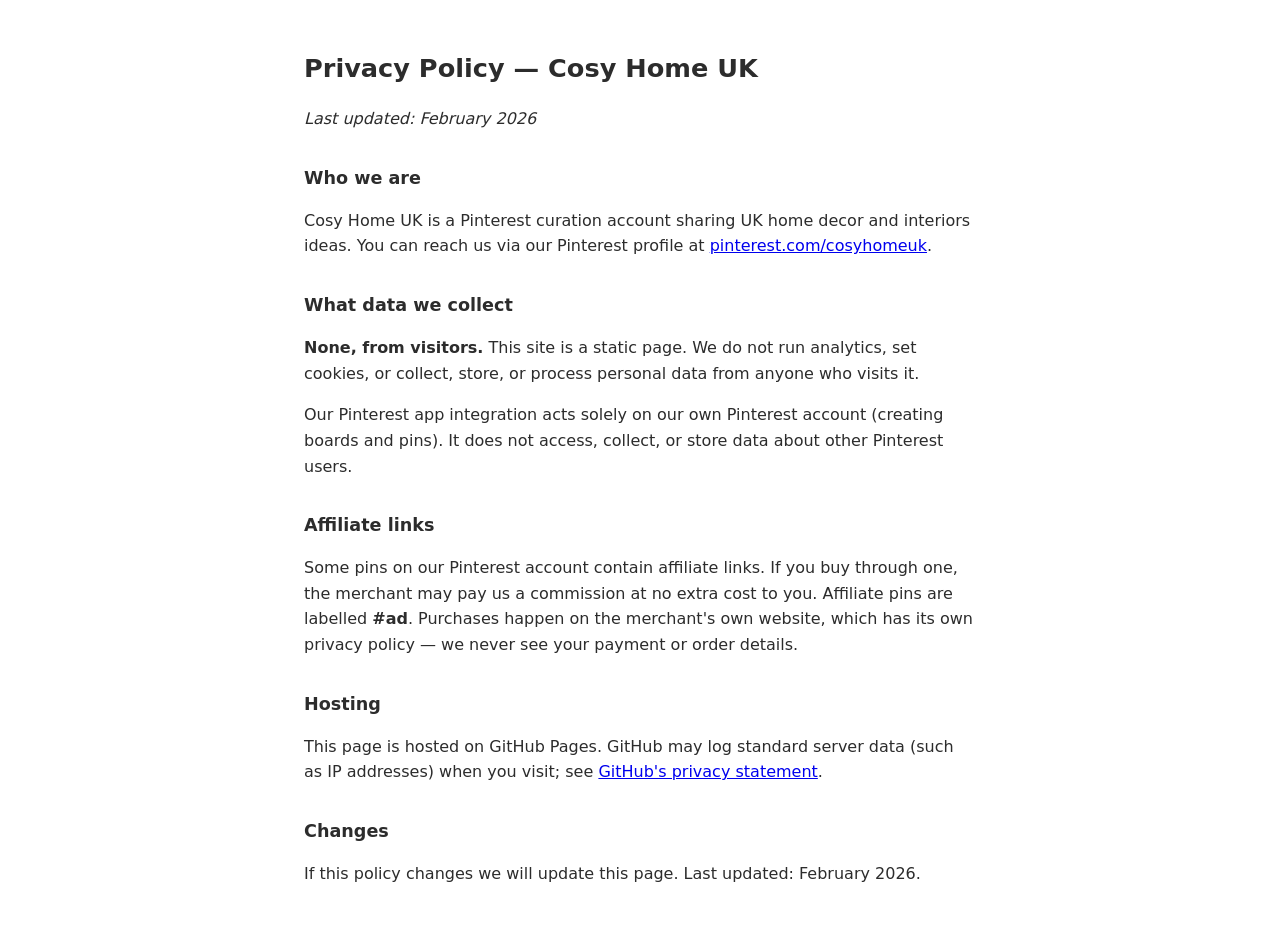
==== index.html @ 786b5a0f "Privacy policy page" ====
<!doctype html>
<html lang="en-GB">
<head>
  <meta charset="utf-8">
  <meta name="viewport" content="width=device-width, initial-scale=1">
  <title>Privacy Policy — Cosy Home UK</title>
  <style>
    body { font-family: system-ui, sans-serif; max-width: 42rem; margin: 3rem auto; padding: 0 1rem; line-height: 1.6; color: #2c2c2c; }
    h1 { font-size: 1.6rem; } h2 { font-size: 1.1rem; margin-top: 2rem; }
  </style>
</head>
<body>
  <h1>Privacy Policy — Cosy Home UK</h1>
  <p><em>Last updated: February 2026</em></p>

  <h2>Who we are</h2>
  <p>Cosy Home UK is a Pinterest curation account sharing UK home decor and interiors ideas.
  You can reach us via our Pinterest profile at
  <a href="https://www.pinterest.com/cosyhomeuk/">pinterest.com/cosyhomeuk</a>.</p>

  <h2>What data we collect</h2>
  <p><strong>None, from visitors.</strong> This site is a static page. We do not run analytics,
  set cookies, or collect, store, or process personal data from anyone who visits it.</p>
  <p>Our Pinterest app integration acts solely on our own Pinterest account
  (creating boards and pins). It does not access, collect, or store data about other
  Pinterest users.</p>

  <h2>Affiliate links</h2>
  <p>Some pins on our Pinterest account contain affiliate links. If you buy through one, the
  merchant may pay us a commission at no extra cost to you. Affiliate pins are labelled
  <strong>#ad</strong>. Purchases happen on the merchant's own website, which has its own
  privacy policy — we never see your payment or order details.</p>

  <h2>Hosting</h2>
  <p>This page is hosted on GitHub Pages. GitHub may log standard server data (such as IP
  addresses) when you visit; see
  <a href="https://docs.github.com/en/site-policy/privacy-policies/github-general-privacy-statement">GitHub's privacy statement</a>.</p>

  <h2>Changes</h2>
  <p>If this policy changes we will update this page. Last updated: February 2026.</p>
</body>
</html>
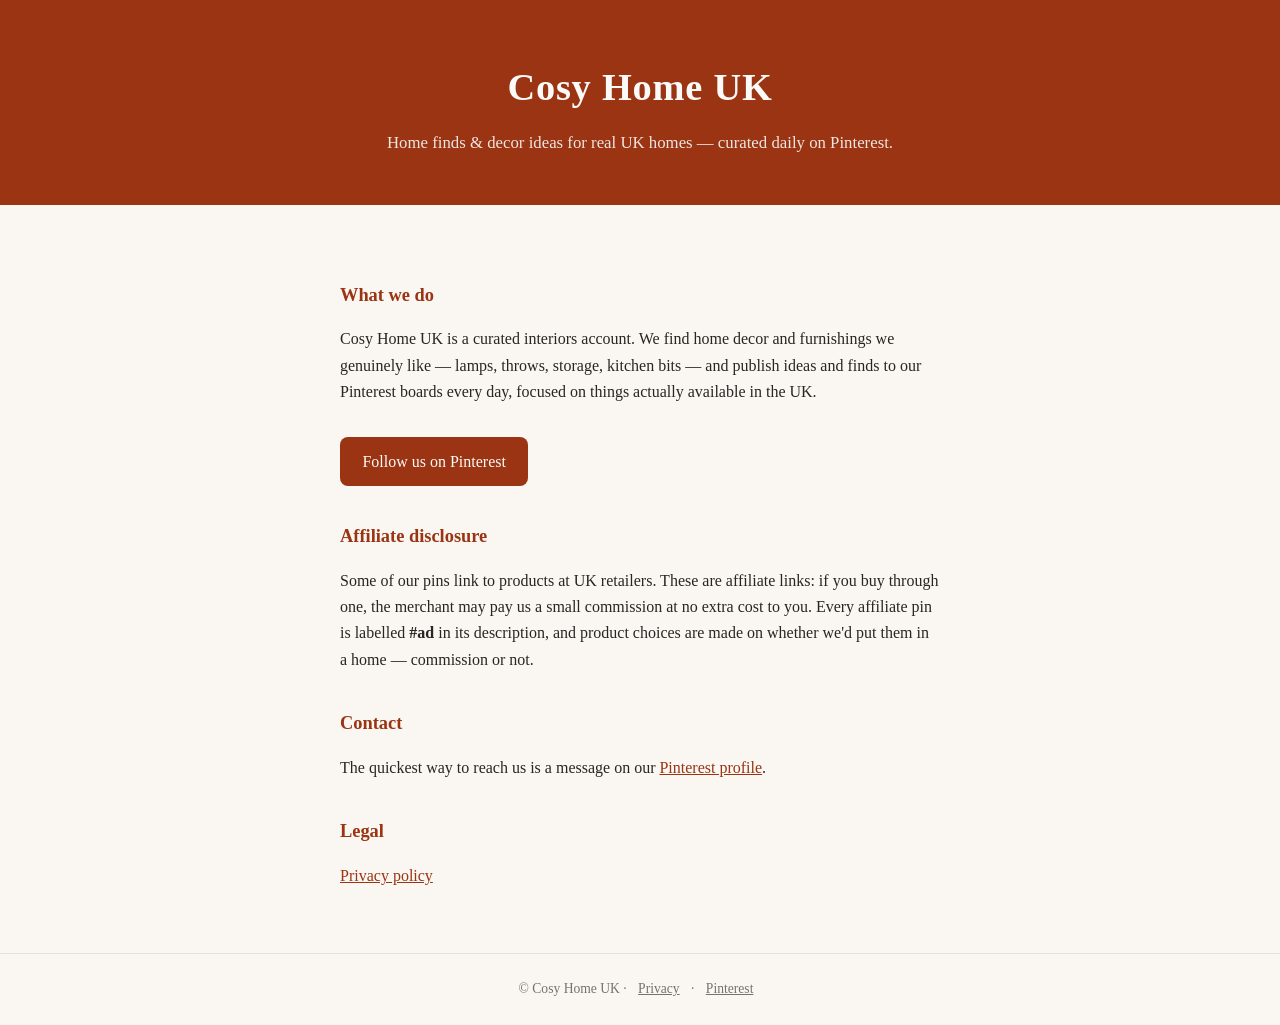
==== commit 43ac1a2d: "Build out site: landing page, styled privacy policy, CNAME for cosyhomeuk.co.uk" ====
--- a/index.html
+++ b/index.html
@@ -3,40 +3,66 @@
 <head>
   <meta charset="utf-8">
   <meta name="viewport" content="width=device-width, initial-scale=1">
-  <title>Privacy Policy — Cosy Home UK</title>
+  <title>Cosy Home UK — Home finds &amp; decor ideas for real UK homes</title>
+  <meta name="description" content="Cosy Home UK curates home decor and interiors finds for real UK homes, published daily on Pinterest.">
+  <link rel="icon" href="data:image/svg+xml,<svg xmlns='http://www.w3.org/2000/svg' viewBox='0 0 100 100'><rect width='100' height='100' rx='22' fill='%239a3412'/><text x='50' y='68' font-size='52' text-anchor='middle' fill='%23fafaf9' font-family='Georgia'>CH</text></svg>">
   <style>
-    body { font-family: system-ui, sans-serif; max-width: 42rem; margin: 3rem auto; padding: 0 1rem; line-height: 1.6; color: #2c2c2c; }
-    h1 { font-size: 1.6rem; } h2 { font-size: 1.1rem; margin-top: 2rem; }
+    * { box-sizing: border-box; }
+    body {
+      font-family: Georgia, 'Times New Roman', serif;
+      margin: 0; color: #292524; background: #faf7f2; line-height: 1.65;
+    }
+    header {
+      background: #9a3412; color: #fafaf9;
+      padding: 3.5rem 1.5rem 3rem; text-align: center;
+    }
+    header h1 { margin: 0; font-size: 2.4rem; letter-spacing: 0.02em; }
+    header p { margin: 0.6rem 0 0; font-size: 1.05rem; opacity: 0.9; }
+    main { max-width: 40rem; margin: 0 auto; padding: 2.5rem 1.25rem 3rem; }
+    h2 { font-size: 1.15rem; color: #9a3412; margin-top: 2.2rem; }
+    a { color: #9a3412; }
+    .cta {
+      display: inline-block; margin-top: 1rem;
+      background: #9a3412; color: #fafaf9; text-decoration: none;
+      padding: 0.7rem 1.4rem; border-radius: 8px; font-size: 1rem;
+    }
+    footer {
+      text-align: center; padding: 1.5rem; font-size: 0.85rem; color: #78716c;
+      border-top: 1px solid #e7e0d8;
+    }
+    footer a { color: #78716c; margin: 0 0.5rem; }
   </style>
 </head>
 <body>
-  <h1>Privacy Policy — Cosy Home UK</h1>
-  <p><em>Last updated: February 2026</em></p>
+  <header>
+    <h1>Cosy Home UK</h1>
+    <p>Home finds &amp; decor ideas for real UK homes — curated daily on Pinterest.</p>
+  </header>
+  <main>
+    <h2>What we do</h2>
+    <p>Cosy Home UK is a curated interiors account. We find home decor and furnishings we
+    genuinely like — lamps, throws, storage, kitchen bits — and publish ideas and finds to our
+    Pinterest boards every day, focused on things actually available in the UK.</p>
+    <p>
+      <a class="cta" href="https://www.pinterest.com/cosyhomeuk/">Follow us on Pinterest</a>
+    </p>
 
-  <h2>Who we are</h2>
-  <p>Cosy Home UK is a Pinterest curation account sharing UK home decor and interiors ideas.
-  You can reach us via our Pinterest profile at
-  <a href="https://www.pinterest.com/cosyhomeuk/">pinterest.com/cosyhomeuk</a>.</p>
+    <h2>Affiliate disclosure</h2>
+    <p>Some of our pins link to products at UK retailers. These are affiliate links: if you buy
+    through one, the merchant may pay us a small commission at no extra cost to you. Every
+    affiliate pin is labelled <strong>#ad</strong> in its description, and product choices are
+    made on whether we'd put them in a home — commission or not.</p>
 
-  <h2>What data we collect</h2>
-  <p><strong>None, from visitors.</strong> This site is a static page. We do not run analytics,
-  set cookies, or collect, store, or process personal data from anyone who visits it.</p>
-  <p>Our Pinterest app integration acts solely on our own Pinterest account
-  (creating boards and pins). It does not access, collect, or store data about other
-  Pinterest users.</p>
+    <h2>Contact</h2>
+    <p>The quickest way to reach us is a message on our
+    <a href="https://www.pinterest.com/cosyhomeuk/">Pinterest profile</a>.</p>
 
-  <h2>Affiliate links</h2>
-  <p>Some pins on our Pinterest account contain affiliate links. If you buy through one, the
-  merchant may pay us a commission at no extra cost to you. Affiliate pins are labelled
-  <strong>#ad</strong>. Purchases happen on the merchant's own website, which has its own
-  privacy policy — we never see your payment or order details.</p>
-
-  <h2>Hosting</h2>
-  <p>This page is hosted on GitHub Pages. GitHub may log standard server data (such as IP
-  addresses) when you visit; see
-  <a href="https://docs.github.com/en/site-policy/privacy-policies/github-general-privacy-statement">GitHub's privacy statement</a>.</p>
-
-  <h2>Changes</h2>
-  <p>If this policy changes we will update this page. Last updated: February 2026.</p>
+    <h2>Legal</h2>
+    <p><a href="/privacy/">Privacy policy</a></p>
+  </main>
+  <footer>
+    © Cosy Home UK · <a href="/privacy/">Privacy</a> ·
+    <a href="https://www.pinterest.com/cosyhomeuk/">Pinterest</a>
+  </footer>
 </body>
 </html>
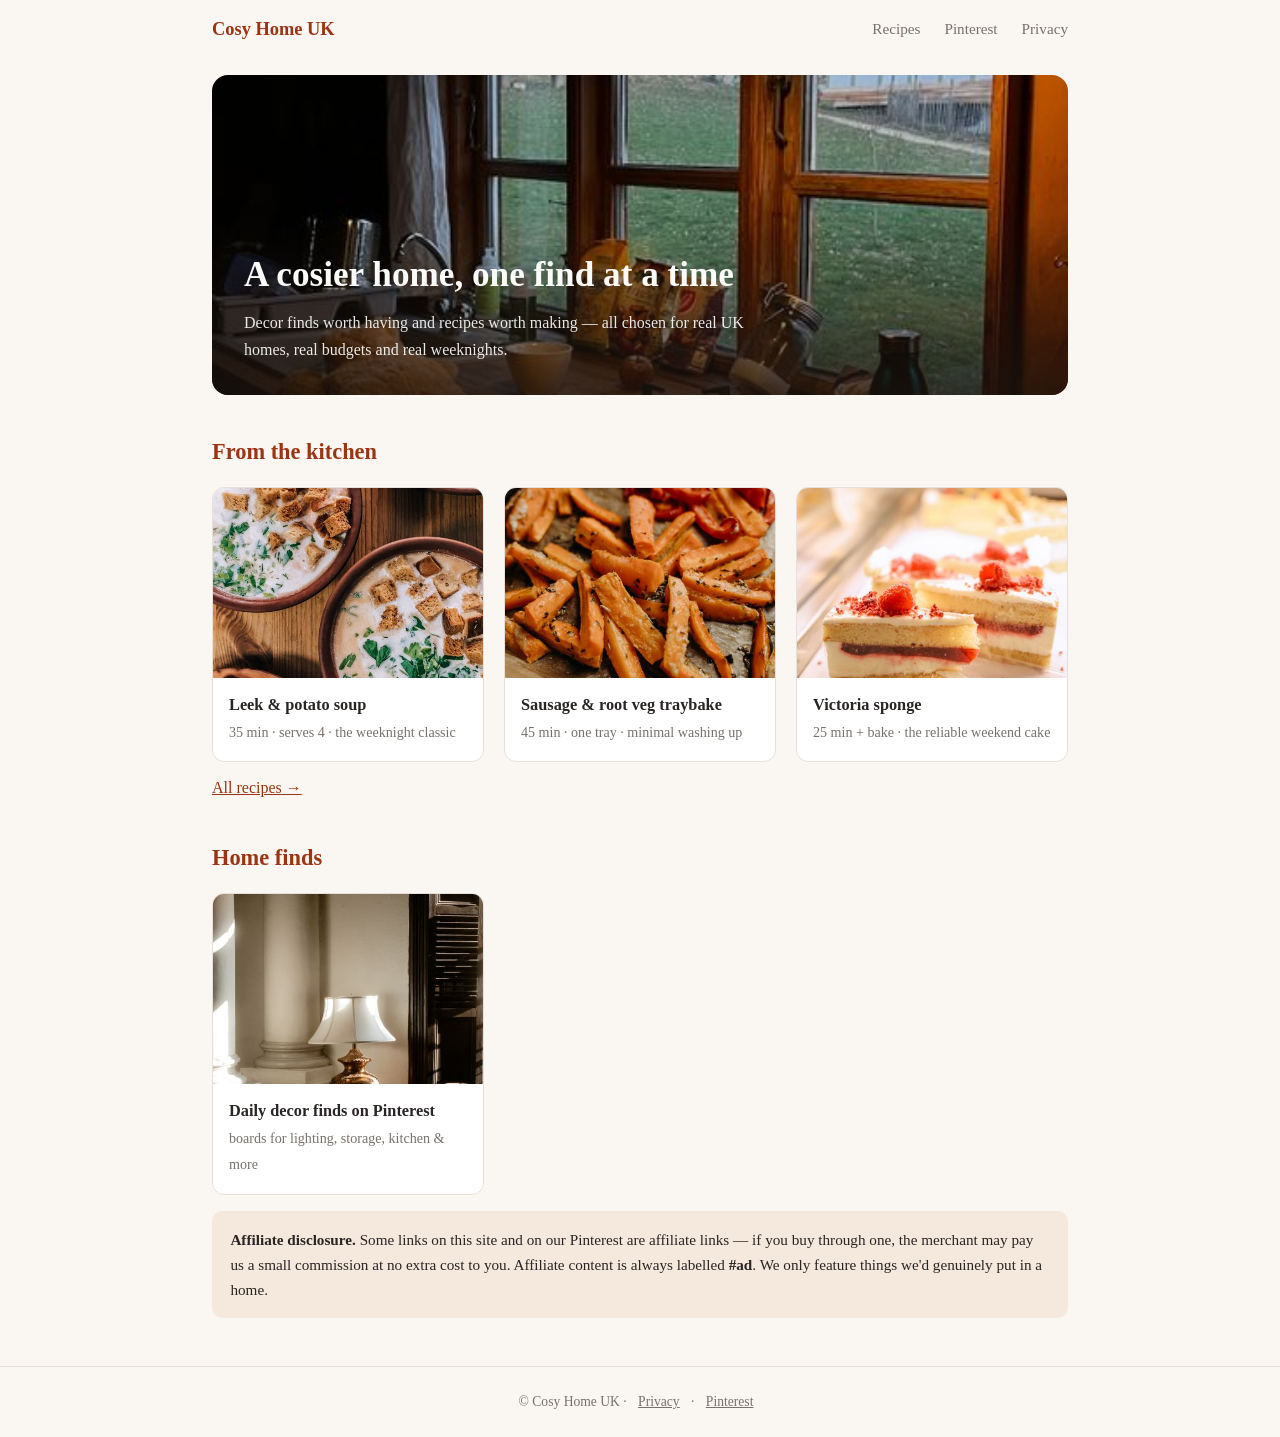
==== commit 95f59c43: "Rebuild site: cosy aesthetic, recipes section with 3 recipes, kit blocks ready for affiliate links" ====
--- a/index.html
+++ b/index.html
@@ -3,64 +3,65 @@
 <head>
   <meta charset="utf-8">
   <meta name="viewport" content="width=device-width, initial-scale=1">
-  <title>Cosy Home UK — Home finds &amp; decor ideas for real UK homes</title>
-  <meta name="description" content="Cosy Home UK curates home decor and interiors finds for real UK homes, published daily on Pinterest.">
+  <title>Cosy Home UK — Home finds &amp; recipes for real UK homes</title>
+  <meta name="description" content="Cosy Home UK curates home decor finds and simple comforting recipes for real UK homes — new ideas daily on Pinterest.">
   <link rel="icon" href="data:image/svg+xml,<svg xmlns='http://www.w3.org/2000/svg' viewBox='0 0 100 100'><rect width='100' height='100' rx='22' fill='%239a3412'/><text x='50' y='68' font-size='52' text-anchor='middle' fill='%23fafaf9' font-family='Georgia'>CH</text></svg>">
-  <style>
-    * { box-sizing: border-box; }
-    body {
-      font-family: Georgia, 'Times New Roman', serif;
-      margin: 0; color: #292524; background: #faf7f2; line-height: 1.65;
-    }
-    header {
-      background: #9a3412; color: #fafaf9;
-      padding: 3.5rem 1.5rem 3rem; text-align: center;
-    }
-    header h1 { margin: 0; font-size: 2.4rem; letter-spacing: 0.02em; }
-    header p { margin: 0.6rem 0 0; font-size: 1.05rem; opacity: 0.9; }
-    main { max-width: 40rem; margin: 0 auto; padding: 2.5rem 1.25rem 3rem; }
-    h2 { font-size: 1.15rem; color: #9a3412; margin-top: 2.2rem; }
-    a { color: #9a3412; }
-    .cta {
-      display: inline-block; margin-top: 1rem;
-      background: #9a3412; color: #fafaf9; text-decoration: none;
-      padding: 0.7rem 1.4rem; border-radius: 8px; font-size: 1rem;
-    }
-    footer {
-      text-align: center; padding: 1.5rem; font-size: 0.85rem; color: #78716c;
-      border-top: 1px solid #e7e0d8;
-    }
-    footer a { color: #78716c; margin: 0 0.5rem; }
-  </style>
+  <link rel="stylesheet" href="/site.css">
 </head>
 <body>
-  <header>
-    <h1>Cosy Home UK</h1>
-    <p>Home finds &amp; decor ideas for real UK homes — curated daily on Pinterest.</p>
-  </header>
+  <nav class="site-nav">
+    <a class="brand" href="/">Cosy Home UK</a>
+    <div class="links">
+      <a href="/recipes/">Recipes</a>
+      <a href="https://www.pinterest.com/cosyhomeuk/">Pinterest</a>
+      <a href="/privacy/">Privacy</a>
+    </div>
+  </nav>
+
   <main>
-    <h2>What we do</h2>
-    <p>Cosy Home UK is a curated interiors account. We find home decor and furnishings we
-    genuinely like — lamps, throws, storage, kitchen bits — and publish ideas and finds to our
-    Pinterest boards every day, focused on things actually available in the UK.</p>
-    <p>
-      <a class="cta" href="https://www.pinterest.com/cosyhomeuk/">Follow us on Pinterest</a>
-    </p>
+    <div class="hero">
+      <img src="/assets/img/hero.jpg" alt="A warm kitchen at twilight, lamplight in the window">
+      <div class="overlay">
+        <h1>A cosier home, one find at a time</h1>
+        <p>Decor finds worth having and recipes worth making — all chosen for real UK homes,
+        real budgets and real weeknights.</p>
+      </div>
+    </div>
 
-    <h2>Affiliate disclosure</h2>
-    <p>Some of our pins link to products at UK retailers. These are affiliate links: if you buy
-    through one, the merchant may pay us a small commission at no extra cost to you. Every
-    affiliate pin is labelled <strong>#ad</strong> in its description, and product choices are
-    made on whether we'd put them in a home — commission or not.</p>
+    <h2>From the kitchen</h2>
+    <div class="card-grid">
+      <a class="card" href="/recipes/leek-and-potato-soup/">
+        <img src="/assets/img/soup.jpg" alt="Bowls of creamy soup with croutons and herbs">
+        <div class="body"><strong>Leek &amp; potato soup</strong><span>35 min · serves 4 · the weeknight classic</span></div>
+      </a>
+      <a class="card" href="/recipes/sausage-and-root-veg-traybake/">
+        <img src="/assets/img/traybake.jpg" alt="Roasted vegetables on a baking tray">
+        <div class="body"><strong>Sausage &amp; root veg traybake</strong><span>45 min · one tray · minimal washing up</span></div>
+      </a>
+      <a class="card" href="/recipes/victoria-sponge/">
+        <img src="/assets/img/sponge.jpg" alt="Slices of cream sponge cake with berries">
+        <div class="body"><strong>Victoria sponge</strong><span>25 min + bake · the reliable weekend cake</span></div>
+      </a>
+    </div>
+    <p style="margin-top:0.8rem"><a href="/recipes/">All recipes →</a></p>
 
-    <h2>Contact</h2>
-    <p>The quickest way to reach us is a message on our
-    <a href="https://www.pinterest.com/cosyhomeuk/">Pinterest profile</a>.</p>
+    <h2>Home finds</h2>
+    <div class="card-grid">
+      <a class="card" href="https://www.pinterest.com/cosyhomeuk/">
+        <img src="/assets/img/lamp.jpg" alt="A warm lamp on a wooden table in a cosy interior">
+        <div class="body"><strong>Daily decor finds on Pinterest</strong><span>boards for lighting, storage, kitchen &amp; more</span></div>
+      </a>
+    </div>
 
-    <h2>Legal</h2>
-    <p><a href="/privacy/">Privacy policy</a></p>
+    <div class="note">
+      <strong>Affiliate disclosure.</strong> Some links on this site and on our Pinterest are
+      affiliate links — if you buy through one, the merchant may pay us a small commission at
+      no extra cost to you. Affiliate content is always labelled <strong>#ad</strong>. We only
+      feature things we'd genuinely put in a home.
+    </div>
   </main>
-  <footer>
+
+  <footer class="site-footer">
     © Cosy Home UK · <a href="/privacy/">Privacy</a> ·
     <a href="https://www.pinterest.com/cosyhomeuk/">Pinterest</a>
   </footer>
--- a/site.css
+++ b/site.css
@@ -0,0 +1,186 @@
+/* Cosy Home UK — shared site styles. Warm neutrals, serif type, soft cards. */
+
+:root {
+  --bg: #faf7f2;
+  --card: #ffffff;
+  --text: #292524;
+  --muted: #78716c;
+  --accent: #9a3412;
+  --accent-soft: #f5e9dd;
+  --border: #e7e0d8;
+}
+
+* { box-sizing: border-box; }
+
+body {
+  margin: 0;
+  font-family: Georgia, 'Times New Roman', serif;
+  background: var(--bg);
+  color: var(--text);
+  line-height: 1.65;
+}
+
+a { color: var(--accent); }
+
+/* ── Chrome ─────────────────────────────────────────── */
+
+.site-nav {
+  display: flex;
+  align-items: center;
+  justify-content: space-between;
+  padding: 0.9rem 1.25rem;
+  max-width: 56rem;
+  margin: 0 auto;
+}
+
+.site-nav .brand {
+  font-size: 1.15rem;
+  font-weight: bold;
+  color: var(--accent);
+  text-decoration: none;
+}
+
+.site-nav .links a {
+  margin-left: 1.25rem;
+  color: var(--muted);
+  text-decoration: none;
+  font-size: 0.95rem;
+}
+
+.site-nav .links a:hover { color: var(--accent); }
+
+main { max-width: 56rem; margin: 0 auto; padding: 0 1.25rem 3rem; }
+main.narrow { max-width: 40rem; }
+
+.site-footer {
+  text-align: center;
+  padding: 1.5rem;
+  font-size: 0.85rem;
+  color: var(--muted);
+  border-top: 1px solid var(--border);
+}
+.site-footer a { color: var(--muted); margin: 0 0.5rem; }
+
+/* ── Hero ───────────────────────────────────────────── */
+
+.hero {
+  position: relative;
+  border-radius: 16px;
+  overflow: hidden;
+  margin: 1rem 0 2rem;
+  min-height: 320px;
+  display: flex;
+  align-items: flex-end;
+}
+
+.hero img {
+  position: absolute;
+  inset: 0;
+  width: 100%;
+  height: 100%;
+  object-fit: cover;
+}
+
+.hero .overlay {
+  position: relative;
+  width: 100%;
+  padding: 2rem;
+  background: linear-gradient(transparent, rgba(28, 20, 14, 0.75));
+  color: #fafaf9;
+}
+
+.hero h1 { margin: 0 0 0.4rem; font-size: 2.2rem; }
+.hero p { margin: 0; max-width: 34rem; opacity: 0.92; }
+
+/* ── Sections & cards ───────────────────────────────── */
+
+h2 {
+  font-size: 1.4rem;
+  color: var(--accent);
+  margin: 2.4rem 0 0.8rem;
+}
+h3 { font-size: 1.05rem; margin: 1.6rem 0 0.4rem; }
+
+.card-grid {
+  display: grid;
+  grid-template-columns: repeat(auto-fill, minmax(230px, 1fr));
+  gap: 1.25rem;
+  margin-top: 1rem;
+}
+
+.card {
+  background: var(--card);
+  border: 1px solid var(--border);
+  border-radius: 12px;
+  overflow: hidden;
+  text-decoration: none;
+  color: var(--text);
+  display: flex;
+  flex-direction: column;
+}
+
+.card img { width: 100%; height: 190px; object-fit: cover; }
+
+.card .body { padding: 0.9rem 1rem 1rem; }
+.card .body strong { display: block; font-size: 1.02rem; }
+.card .body span { color: var(--muted); font-size: 0.88rem; }
+.card:hover { border-color: var(--accent); }
+
+.note {
+  background: var(--accent-soft);
+  border-radius: 10px;
+  padding: 1rem 1.15rem;
+  font-size: 0.95rem;
+  margin-top: 1rem;
+}
+
+/* ── Recipe page ────────────────────────────────────── */
+
+.recipe-hero {
+  width: 100%;
+  max-height: 420px;
+  object-fit: cover;
+  border-radius: 14px;
+  margin-top: 1rem;
+}
+
+.recipe-meta {
+  display: flex;
+  gap: 1.5rem;
+  color: var(--muted);
+  font-size: 0.9rem;
+  margin: 0.8rem 0 0.2rem;
+}
+
+.recipe-cols {
+  display: grid;
+  grid-template-columns: 1fr 2fr;
+  gap: 2rem;
+}
+@media (max-width: 640px) { .recipe-cols { grid-template-columns: 1fr; } }
+
+.ingredients {
+  background: var(--card);
+  border: 1px solid var(--border);
+  border-radius: 12px;
+  padding: 1rem 1.2rem;
+  height: fit-content;
+}
+.ingredients ul { margin: 0.5rem 0 0; padding-left: 1.1rem; }
+.ingredients li { margin-bottom: 0.35rem; }
+
+.method ol { padding-left: 1.2rem; }
+.method li { margin-bottom: 0.8rem; }
+
+.kit-list { display: flex; flex-direction: column; gap: 0.6rem; margin-top: 0.8rem; }
+.kit-item {
+  background: var(--card);
+  border: 1px solid var(--border);
+  border-radius: 10px;
+  padding: 0.8rem 1rem;
+  display: flex;
+  justify-content: space-between;
+  align-items: baseline;
+  gap: 1rem;
+}
+.kit-item .why { color: var(--muted); font-size: 0.88rem; }
